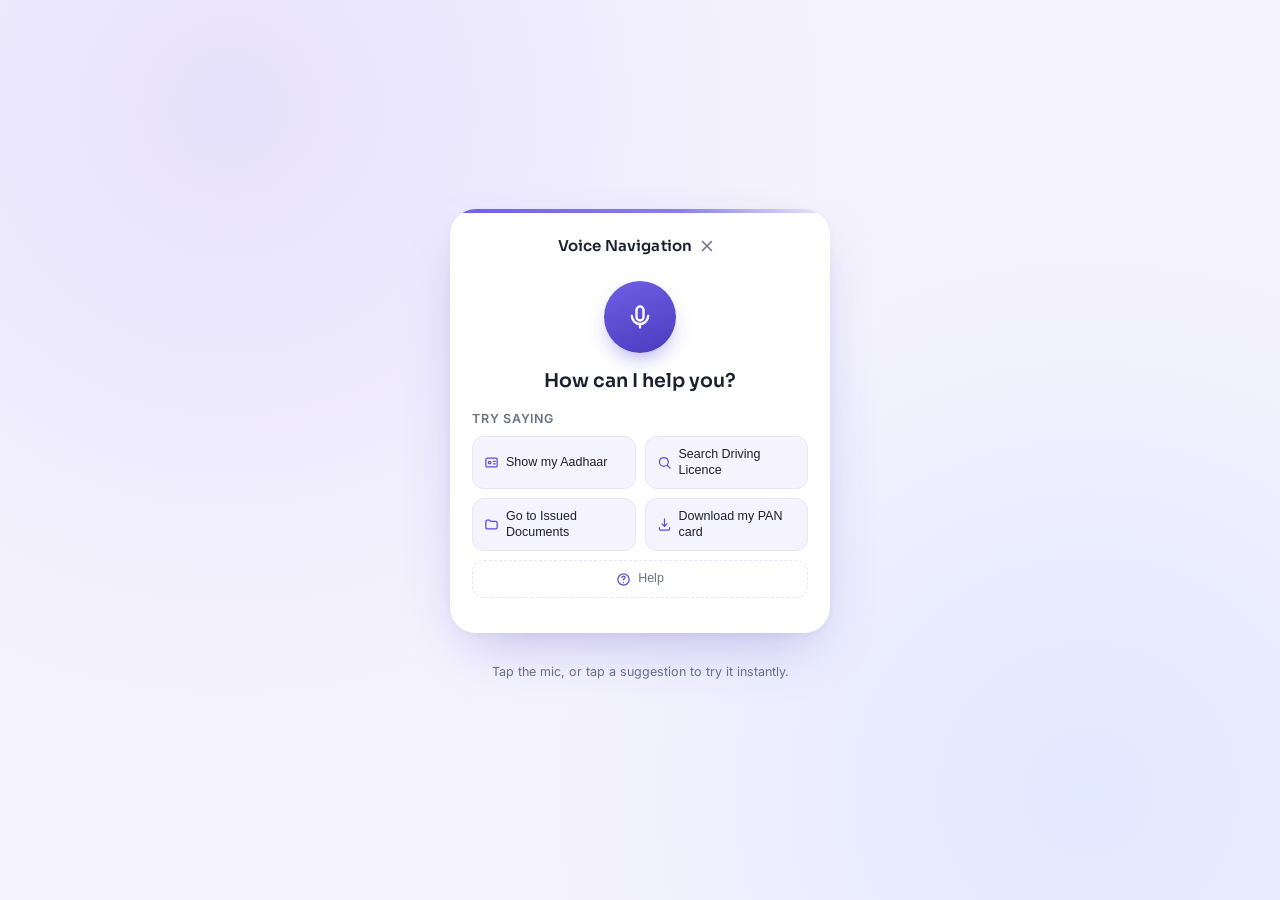
==== index.html @ ace8b0e3 "Add separated voice navigation UI" ====
<!DOCTYPE html>
<html lang="en">
<head>
<meta charset="UTF-8">
<meta name="viewport" content="width=device-width, initial-scale=1.0">
<title>Voice Navigation</title>
<link rel="preconnect" href="https://fonts.googleapis.com">
<link rel="preconnect" href="https://fonts.gstatic.com" crossorigin>
<link href="https://fonts.googleapis.com/css2?family=Sora:wght@500;600;700&family=Inter:wght@400;500;600&display=swap" rel="stylesheet">
<link rel="stylesheet" href="style.css">
</head>
<body>

<div class="stage">
  <div class="card" id="card">

    <!-- IDLE -->
    <div class="panel" id="panel-idle">
      <div class="card-header">
        <span class="card-title">Voice Navigation</span>
        <button class="close-btn" id="closeIdle" aria-label="Close">
          <svg viewBox="0 0 24 24" fill="none" stroke="currentColor" stroke-width="2" stroke-linecap="round"><path d="M18 6 6 18M6 6l12 12"/></svg>
        </button>
      </div>

      <button class="idle-avatar" id="micAvatar" aria-label="Start voice navigation">
        <svg viewBox="0 0 24 24" fill="none" stroke="white" stroke-width="2" stroke-linecap="round" stroke-linejoin="round">
          <path d="M12 15a3 3 0 0 0 3-3V6a3 3 0 0 0-6 0v6a3 3 0 0 0 3 3Z"/>
          <path d="M19 11a7 7 0 0 1-14 0M12 18v3"/>
        </svg>
      </button>

      <h2 class="heading">How can I help you?</h2>

      <span class="try-label">Try saying</span>
      <div class="chip-grid" id="chipGrid">
        <button class="chip" data-command="Show my Aadhaar">
          <svg viewBox="0 0 24 24" fill="none" stroke="currentColor" stroke-width="2" stroke-linecap="round" stroke-linejoin="round"><rect x="3" y="5" width="18" height="14" rx="2"/><circle cx="9" cy="12" r="2"/><path d="M15 10h3M15 14h3"/></svg>
          Show my Aadhaar
        </button>
        <button class="chip" data-command="Search Driving Licence">
          <svg viewBox="0 0 24 24" fill="none" stroke="currentColor" stroke-width="2" stroke-linecap="round" stroke-linejoin="round"><circle cx="11" cy="11" r="7"/><path d="m21 21-4.3-4.3"/></svg>
          Search Driving Licence
        </button>
        <button class="chip" data-command="Go to Issued Documents">
          <svg viewBox="0 0 24 24" fill="none" stroke="currentColor" stroke-width="2" stroke-linecap="round" stroke-linejoin="round"><path d="M3 7a2 2 0 0 1 2-2h4l2 2h8a2 2 0 0 1 2 2v8a2 2 0 0 1-2 2H5a2 2 0 0 1-2-2Z"/></svg>
          Go to Issued Documents
        </button>
        <button class="chip" data-command="Download my PAN card">
          <svg viewBox="0 0 24 24" fill="none" stroke="currentColor" stroke-width="2" stroke-linecap="round" stroke-linejoin="round"><path d="M12 3v12m0 0 4-4m-4 4-4-4"/><path d="M4 17v2a2 2 0 0 0 2 2h12a2 2 0 0 0 2-2v-2"/></svg>
          Download my PAN card
        </button>
        <button class="chip chip-help" data-command="Help">
          <svg viewBox="0 0 24 24" fill="none" stroke="currentColor" stroke-width="2" stroke-linecap="round" stroke-linejoin="round"><circle cx="12" cy="12" r="9"/><path d="M9.5 9a2.5 2.5 0 0 1 5 0c0 1.5-2.5 1.5-2.5 3.5"/><path d="M12 17h.01"/></svg>
          Help
        </button>
      </div>
    </div>

    <!-- LISTENING -->
    <div class="panel" id="panel-listening" hidden>
      <div class="card-header">
        <span class="card-title">Voice Navigation</span>
        <button class="close-btn" id="closeListening" aria-label="Close">
          <svg viewBox="0 0 24 24" fill="none" stroke="currentColor" stroke-width="2" stroke-linecap="round"><path d="M18 6 6 18M6 6l12 12"/></svg>
        </button>
      </div>

      <div class="sonar">
        <div class="sonar-ring r1"></div>
        <div class="sonar-ring r2"></div>
        <div class="sonar-ring r3"></div>
        <div class="mic-core">
          <svg viewBox="0 0 24 24" fill="none" stroke="white" stroke-width="2" stroke-linecap="round" stroke-linejoin="round">
            <path d="M12 15a3 3 0 0 0 3-3V6a3 3 0 0 0-6 0v6a3 3 0 0 0 3 3Z"/>
            <path d="M19 11a7 7 0 0 1-14 0M12 18v3"/>
          </svg>
        </div>
      </div>

      <div class="wave-bars" aria-hidden="true">
        <span></span><span></span><span></span><span></span><span></span>
      </div>

      <h2 class="heading" style="margin-bottom:2px;">Listening...</h2>
      <p class="sub-text" id="listeningSub">Please say a command</p>

      <button class="cancel-btn" id="cancelBtn">
        <svg viewBox="0 0 24 24" fill="none" stroke="currentColor" stroke-width="2" stroke-linecap="round"><path d="M18 6 6 18M6 6l12 12"/></svg>
        Cancel
      </button>
    </div>

    <!-- RESULT -->
    <div class="panel" id="panel-result" hidden>
      <div class="card-header">
        <span class="card-title">Voice Navigation</span>
        <button class="close-btn" id="closeResult" aria-label="Close">
          <svg viewBox="0 0 24 24" fill="none" stroke="currentColor" stroke-width="2" stroke-linecap="round"><path d="M18 6 6 18M6 6l12 12"/></svg>
        </button>
      </div>

      <div class="result-check">
        <svg viewBox="0 0 24 24" fill="none" stroke="currentColor" stroke-width="2.4" stroke-linecap="round" stroke-linejoin="round"><path d="M20 6 9 17l-5-5"/></svg>
      </div>
      <p class="result-command" id="resultCommand">Opening Aadhaar</p>
      <p class="result-sub">Command recognized</p>
    </div>

  </div>

  <p class="caption">Tap the mic, or tap a suggestion to try it instantly.</p>
</div>

<script src="script.js"></script>
</body>
</html>
---- style.css ----
:root{
  --purple-700:#4B3CBF;
  --purple-600:#5B4CD6;
  --purple-500:#6E60E3;
  --purple-400:#8A7EEB;
  --purple-100:#ECE8FC;
  --purple-050:#F5F3FE;
  --ink-900:#1C1F2E;
  --ink-500:#6B7180;
  --ink-300:#B9BDCB;
  --line:#E7E5F5;
  --white:#FFFFFF;
  --success:#25B172;
}

*{box-sizing:border-box;}

body{
  margin:0;
  min-height:100vh;
  display:flex;
  align-items:center;
  justify-content:center;
  padding:40px 20px;
  font-family:'Inter',system-ui,sans-serif;
  background:
    radial-gradient(circle at 18% 12%, #E7E2FC 0%, transparent 45%),
    radial-gradient(circle at 85% 88%, #E2E8FF 0%, transparent 40%),
    var(--purple-050);
  color:var(--ink-900);
}

.stage{
  width:100%;
  max-width:380px;
  display:flex;
  flex-direction:column;
  align-items:center;
  gap:18px;
}

.card{
  position:relative;
  width:100%;
  background:var(--white);
  border-radius:26px;
  box-shadow:0 24px 60px -20px rgba(75,60,191,0.35), 0 2px 8px rgba(28,31,46,0.04);
  padding:22px 22px 26px;
  overflow:hidden;
  min-height:392px;
}

.card::before{
  content:"";
  position:absolute;
  inset:0 0 auto 0;
  height:4px;
  background:linear-gradient(90deg,var(--purple-500),var(--purple-400) 60%,var(--purple-100));
}

.card-header{
  display:flex;
  align-items:center;
  justify-content:space-between;
  margin-bottom:4px;
}

.card-title{
  font-family:'Sora',sans-serif;
  font-weight:600;
  font-size:15px;
  letter-spacing:0.01em;
}

.close-btn{
  width:30px;
  height:30px;
  border-radius:10px;
  border:none;
  background:transparent;
  color:var(--ink-500);
  display:flex;
  align-items:center;
  justify-content:center;
  cursor:pointer;
  transition:background .15s ease, color .15s ease;
}
.close-btn:hover{background:var(--purple-050); color:var(--ink-900);}
.close-btn:focus-visible{outline:2px solid var(--purple-500); outline-offset:2px;}

/* ---------- panel swap ---------- */
.panel{
  display:flex;
  flex-direction:column;
  align-items:center;
  text-align:center;
  animation:panel-in .32s cubic-bezier(.2,.7,.3,1);
}
@keyframes panel-in{
  from{opacity:0; transform:translateY(6px) scale(.98);}
  to{opacity:1; transform:translateY(0) scale(1);}
}
.panel[hidden]{display:none;}

/* ---------- idle state ---------- */
.idle-avatar{
  position:relative;
  width:72px;
  height:72px;
  border-radius:50%;
  margin:16px 0;
  background:linear-gradient(160deg,var(--purple-500),var(--purple-700));
  display:flex;
  align-items:center;
  justify-content:center;
  box-shadow:0 10px 22px -8px rgba(91,76,214,.6);
  cursor:pointer;
  border:none;
  padding:0;
}

@keyframes invite-pulse{
  0%{transform:scale(.9); opacity:.55;}
  100%{transform:scale(1.35); opacity:0;}
}
.idle-avatar:focus-visible{outline:2px solid var(--purple-700); outline-offset:3px;}
.idle-avatar svg{width:28px; height:28px;}

.heading{
  font-family:'Sora',sans-serif;
  font-weight:600;
  font-size:19px;
  margin:0 0 18px;
}

.try-label{
  align-self:flex-start;
  font-size:12.5px;
  font-weight:600;
  color:var(--ink-500);
  text-transform:uppercase;
  letter-spacing:.06em;
  margin-bottom:10px;
}

.chip-grid{
  width:100%;
  display:grid;
  grid-template-columns:1fr 1fr;
  gap:9px;
  margin-bottom:9px;
}

.chip{
  display:flex;
  align-items:center;
  gap:7px;
  padding:10px 11px;
  background:var(--purple-050);
  border:1px solid var(--line);
  border-radius:12px;
  font-size:12.5px;
  font-weight:500;
  color:var(--ink-900);
  text-align:left;
  cursor:pointer;
  transition:background .15s ease, border-color .15s ease, transform .1s ease;
  line-height:1.25;
}
.chip:hover{background:var(--purple-100); border-color:var(--purple-400);}
.chip:active{transform:scale(.97);}
.chip:focus-visible{outline:2px solid var(--purple-500); outline-offset:2px;}
.chip svg{width:15px; height:15px; flex-shrink:0; color:var(--purple-600);}

.chip-help{
  grid-column:1 / -1;
  justify-content:center;
  color:var(--ink-500);
  background:transparent;
  border-style:dashed;
}
.chip-help:hover{color:var(--ink-900); background:var(--purple-050);}

/* ---------- listening state ---------- */
.sonar{
  position:relative;
  width:150px;
  height:150px;
  display:flex;
  align-items:center;
  justify-content:center;
  margin:18px 0 20px;
}
.sonar-ring{
  position:absolute;
  inset:0;
  border-radius:50%;
  background:var(--purple-400);
  opacity:0;
  animation:sonar-pulse 2.1s ease-out infinite;
}
.sonar-ring.r2{animation-delay:.7s;}
.sonar-ring.r3{animation-delay:1.4s;}
@keyframes sonar-pulse{
  0%{transform:scale(.42); opacity:.45;}
  100%{transform:scale(1); opacity:0;}
}

.mic-core{
  position:relative;
  width:74px;
  height:74px;
  border-radius:50%;
  background:linear-gradient(160deg,var(--purple-500),var(--purple-700));
  display:flex;
  align-items:center;
  justify-content:center;
  box-shadow:0 14px 30px -10px rgba(75,60,191,.7);
  z-index:2;
}
.mic-core svg{width:30px; height:30px;}

.wave-bars{
  display:flex;
  align-items:flex-end;
  gap:4px;
  height:16px;
  margin-bottom:6px;
}
.wave-bars span{
  width:3px;
  border-radius:2px;
  background:var(--purple-500);
  animation:wave-bounce 1s ease-in-out infinite;
}
.wave-bars span:nth-child(1){animation-delay:0s;}
.wave-bars span:nth-child(2){animation-delay:.12s;}
.wave-bars span:nth-child(3){animation-delay:.24s;}
.wave-bars span:nth-child(4){animation-delay:.36s;}
.wave-bars span:nth-child(5){animation-delay:.48s;}
@keyframes wave-bounce{
  0%,100%{height:5px;}
  50%{height:16px;}
}

.sub-text{
  font-size:13.5px;
  color:var(--ink-500);
  margin:2px 0 22px;
}

.cancel-btn{
  display:flex;
  align-items:center;
  gap:7px;
  padding:10px 20px;
  border-radius:999px;
  border:1.5px solid var(--line);
  background:var(--white);
  color:var(--ink-900);
  font-family:'Inter',sans-serif;
  font-weight:600;
  font-size:13.5px;
  cursor:pointer;
  transition:border-color .15s ease, background .15s ease;
}
.cancel-btn:hover{border-color:var(--ink-300); background:var(--purple-050);}
.cancel-btn:focus-visible{outline:2px solid var(--purple-500); outline-offset:2px;}
.cancel-btn svg{width:14px; height:14px;}

@keyframes check-pop{
  0%{transform:scale(.4); opacity:0;}
  100%{transform:scale(1); opacity:1;}
}
.result-check svg{width:30px; height:30px; color:var(--success);}

.result-command{
  font-family:'Sora',sans-serif;
  font-weight:600;
  font-size:16px;
  margin:0 0 6px;
}
.result-sub{
  font-size:13px;
  color:var(--ink-500);
  margin-bottom:24px;
}

.caption{
  font-size:12.5px;
  color:var(--ink-500);
  text-align:center;
}

@media (prefers-reduced-motion: reduce){
  .sonar-ring, .wave-bars span, .panel, .idle-avatar::after{animation:none !important;}
}
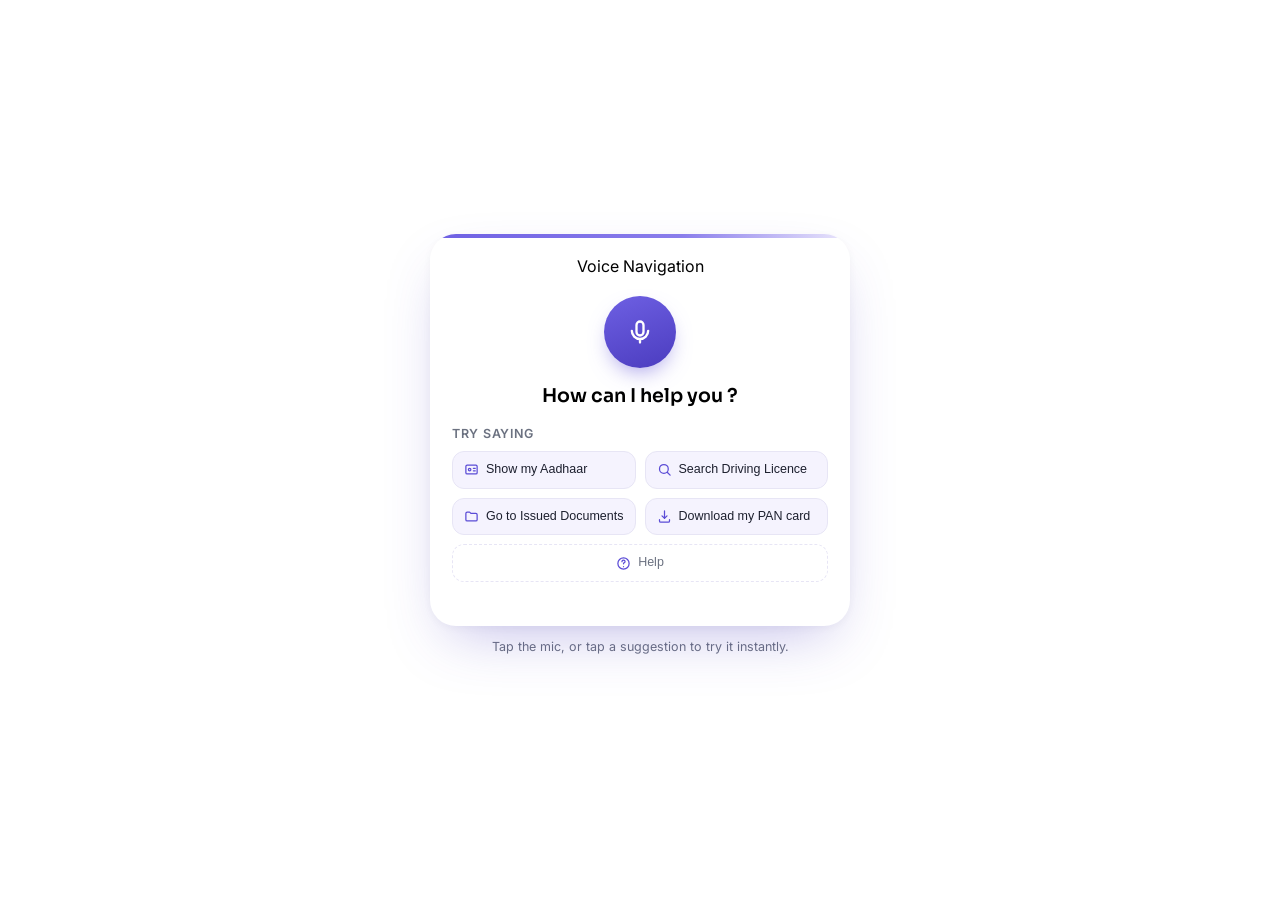
==== commit 176459e0: "commented some lines" ====
--- a/index.html
+++ b/index.html
@@ -18,8 +18,8 @@
     <div class="panel" id="panel-idle">
       <div class="card-header">
         <span class="card-title">Voice Navigation</span>
-        <button class="close-btn" id="closeIdle" aria-label="Close">
-          <svg viewBox="0 0 24 24" fill="none" stroke="currentColor" stroke-width="2" stroke-linecap="round"><path d="M18 6 6 18M6 6l12 12"/></svg>
+        <!-- <button class="close-btn" id="closeIdle" aria-label="Close">
+          <svg viewBox="0 0 24 24" fill="none" stroke="currentColor" stroke-width="2" stroke-linecap="round"><path d="M18 6 6 18M6 6l12 12"/></svg> -->
         </button>
       </div>
 
@@ -30,7 +30,7 @@
         </svg>
       </button>
 
-      <h2 class="heading">How can I help you?</h2>
+      <h2 class="heading">How can I help you ?</h2>
 
       <span class="try-label">Try saying</span>
       <div class="chip-grid" id="chipGrid">
@@ -61,8 +61,8 @@
     <div class="panel" id="panel-listening" hidden>
       <div class="card-header">
         <span class="card-title">Voice Navigation</span>
-        <button class="close-btn" id="closeListening" aria-label="Close">
-          <svg viewBox="0 0 24 24" fill="none" stroke="currentColor" stroke-width="2" stroke-linecap="round"><path d="M18 6 6 18M6 6l12 12"/></svg>
+        <!-- <button class="close-btn" id="closeListening" aria-label="Close">
+          <svg viewBox="0 0 24 24" fill="none" stroke="currentColor" stroke-width="2" stroke-linecap="round"><path d="M18 6 6 18M6 6l12 12"/></svg> -->
         </button>
       </div>
 
@@ -95,8 +95,8 @@
     <div class="panel" id="panel-result" hidden>
       <div class="card-header">
         <span class="card-title">Voice Navigation</span>
-        <button class="close-btn" id="closeResult" aria-label="Close">
-          <svg viewBox="0 0 24 24" fill="none" stroke="currentColor" stroke-width="2" stroke-linecap="round"><path d="M18 6 6 18M6 6l12 12"/></svg>
+        <!-- <button class="close-btn" id="closeResult" aria-label="Close">
+          <svg viewBox="0 0 24 24" fill="none" stroke="currentColor" stroke-width="2" stroke-linecap="round"><path d="M18 6 6 18M6 6l12 12"/></svg> -->
         </button>
       </div>
 
--- a/style.css
+++ b/style.css
@@ -23,21 +23,21 @@
   justify-content:center;
   padding:40px 20px;
   font-family:'Inter',system-ui,sans-serif;
-  background:
+  /* background:
     radial-gradient(circle at 18% 12%, #E7E2FC 0%, transparent 45%),
     radial-gradient(circle at 85% 88%, #E2E8FF 0%, transparent 40%),
     var(--purple-050);
-  color:var(--ink-900);
-}
-
-.stage{
+  color:var(--ink-900); */
+}
+
+/* .stage{
   width:100%;
   max-width:380px;
   display:flex;
   flex-direction:column;
   align-items:center;
   gap:18px;
-}
+} */
 
 .card{
   position:relative;
@@ -65,14 +65,14 @@
   margin-bottom:4px;
 }
 
-.card-title{
+/* .card-title{
   font-family:'Sora',sans-serif;
   font-weight:600;
   font-size:15px;
   letter-spacing:0.01em;
-}
-
-.close-btn{
+} */
+
+/* .close-btn{
   width:30px;
   height:30px;
   border-radius:10px;
@@ -86,7 +86,7 @@
   transition:background .15s ease, color .15s ease;
 }
 .close-btn:hover{background:var(--purple-050); color:var(--ink-900);}
-.close-btn:focus-visible{outline:2px solid var(--purple-500); outline-offset:2px;}
+.close-btn:focus-visible{outline:2px solid var(--purple-500); outline-offset:2px;} */
 
 /* ---------- panel swap ---------- */
 .panel{
@@ -197,7 +197,7 @@
   border-radius:50%;
   background:var(--purple-400);
   opacity:0;
-  animation:sonar-pulse 2.1s ease-out infinite;
+  animation:sonar-pulse 2.8s ease-out infinite;
 }
 .sonar-ring.r2{animation-delay:.7s;}
 .sonar-ring.r3{animation-delay:1.4s;}
@@ -293,5 +293,4 @@
 }
 
 @media (prefers-reduced-motion: reduce){
-  .sonar-ring, .wave-bars span, .panel, .idle-avatar::after{animation:none !important;}
-}
+  .sonar-ring, .wave-bars span, .panel, .idle-avatar::after{animation:none !important;}}
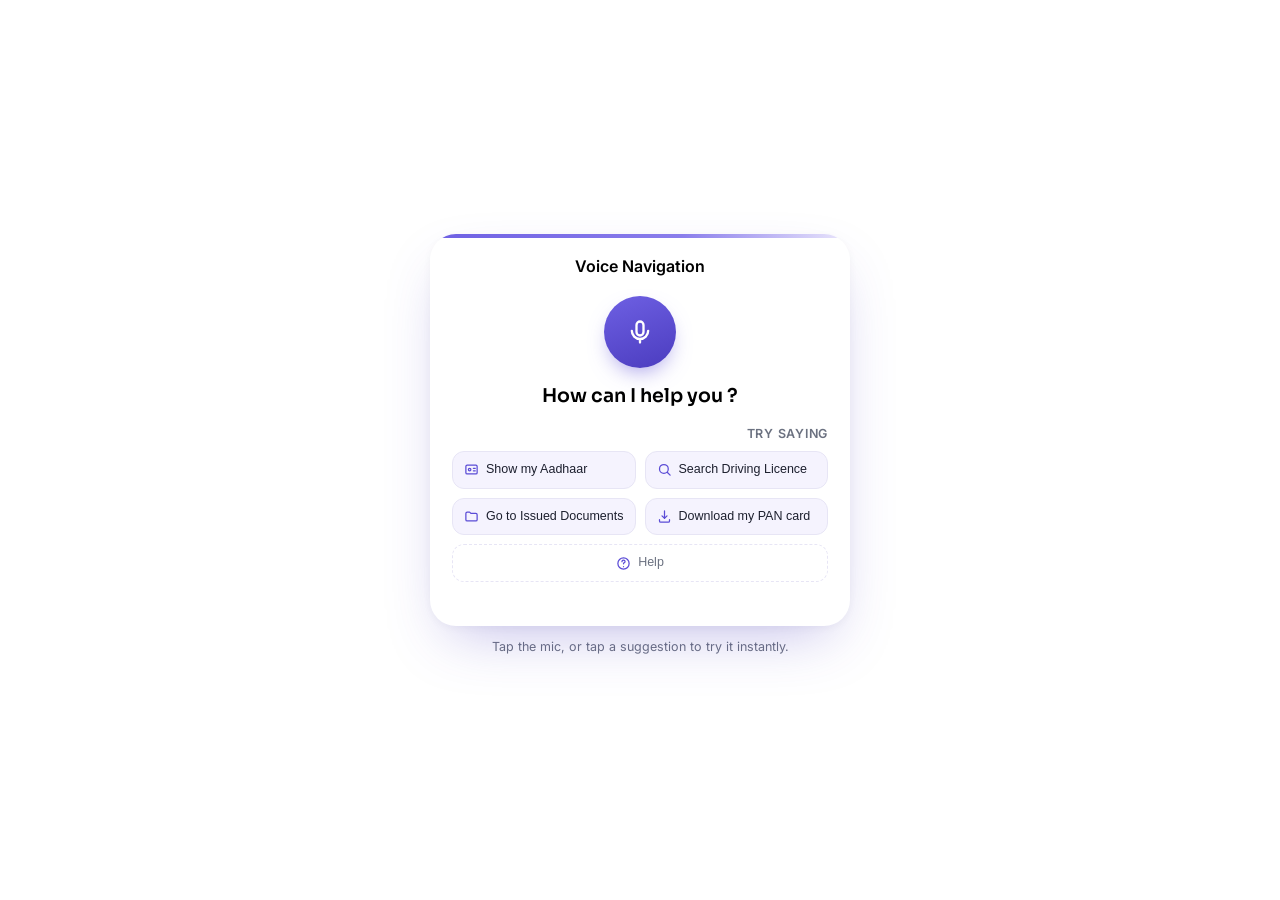
==== commit adeddcda: "optimisation" ====
--- a/index.html
+++ b/index.html
@@ -9,107 +9,101 @@
 <link href="https://fonts.googleapis.com/css2?family=Sora:wght@500;600;700&family=Inter:wght@400;500;600&display=swap" rel="stylesheet">
 <link rel="stylesheet" href="style.css">
 </head>
-<body>
+<body class="flex items-center justify-center py-40px min-h-100vh">
 
 <div class="stage">
-  <div class="card" id="card">
+  <div class="card relative w-full bg-white rounded-26px shadow-lg min-h-392px" id="card">
 
     <!-- IDLE -->
-    <div class="panel" id="panel-idle">
-      <div class="card-header">
-        <span class="card-title">Voice Navigation</span>
-        <!-- <button class="close-btn" id="closeIdle" aria-label="Close">
-          <svg viewBox="0 0 24 24" fill="none" stroke="currentColor" stroke-width="2" stroke-linecap="round"><path d="M18 6 6 18M6 6l12 12"/></svg> -->
+    <div class="panel flex-col items-center text-center" id="panel-idle">
+      <div class="card-header flex items-center justify-between mb-4px">
+        <span class="card-title font-weight-600">Voice Navigation</span>
         </button>
       </div>
 
-      <button class="idle-avatar" id="micAvatar" aria-label="Start voice navigation">
-        <svg viewBox="0 0 24 24" fill="none" stroke="white" stroke-width="2" stroke-linecap="round" stroke-linejoin="round">
+      <button class="idle-avatar relative rounded-full bg-gradient-purple flex-center cursor-pointer border-0 p-0 w-72px h-72px m-16px-0 shadow-md" id="micAvatar" aria-label="Start voice navigation">
+        <svg viewBox="0 0 24 24" fill="none" stroke="white" stroke-width="2" stroke-linecap="round" stroke-linejoin="round" class="w-28px h-28px">
           <path d="M12 15a3 3 0 0 0 3-3V6a3 3 0 0 0-6 0v6a3 3 0 0 0 3 3Z"/>
           <path d="M19 11a7 7 0 0 1-14 0M12 18v3"/>
         </svg>
       </button>
 
-      <h2 class="heading">How can I help you ?</h2>
+      <h2 class="heading font-600-19px m-0-0-18px">How can I help you ?</h2>
 
-      <span class="try-label">Try saying</span>
-      <div class="chip-grid" id="chipGrid">
-        <button class="chip" data-command="Show my Aadhaar">
-          <svg viewBox="0 0 24 24" fill="none" stroke="currentColor" stroke-width="2" stroke-linecap="round" stroke-linejoin="round"><rect x="3" y="5" width="18" height="14" rx="2"/><circle cx="9" cy="12" r="2"/><path d="M15 10h3M15 14h3"/></svg>
+      <span class="try-label ml-auto font-12-5px font-weight-600 text-ink-500 text-uppercase tracking-06em mb-10px">Try saying</span>
+      <div class="chip-grid w-full grid grid-cols-2 gap-9px mb-9px" id="chipGrid">
+        <button class="chip flex items-center gap-7px p-11px bg-purple-050 border-1px rounded-12px font-12-5px font-weight-500 text-ink-900 text-left cursor-pointer transition-all line-height-1-25" data-command="Show my Aadhaar">
+          <svg viewBox="0 0 24 24" fill="none" stroke="currentColor" stroke-width="2" stroke-linecap="round" stroke-linejoin="round" class="w-15px h-15px shrink-0 text-purple-600"><rect x="3" y="5" width="18" height="14" rx="2"/><circle cx="9" cy="12" r="2"/><path d="M15 10h3M15 14h3"/></svg>
           Show my Aadhaar
         </button>
-        <button class="chip" data-command="Search Driving Licence">
-          <svg viewBox="0 0 24 24" fill="none" stroke="currentColor" stroke-width="2" stroke-linecap="round" stroke-linejoin="round"><circle cx="11" cy="11" r="7"/><path d="m21 21-4.3-4.3"/></svg>
+        <button class="chip flex items-center gap-7px p-11px bg-purple-050 border-1px rounded-12px font-12-5px font-weight-500 text-ink-900 text-left cursor-pointer transition-all line-height-1-25" data-command="Search Driving Licence">
+          <svg viewBox="0 0 24 24" fill="none" stroke="currentColor" stroke-width="2" stroke-linecap="round" stroke-linejoin="round" class="w-15px h-15px shrink-0 text-purple-600"><circle cx="11" cy="11" r="7"/><path d="m21 21-4.3-4.3"/></svg>
           Search Driving Licence
         </button>
-        <button class="chip" data-command="Go to Issued Documents">
-          <svg viewBox="0 0 24 24" fill="none" stroke="currentColor" stroke-width="2" stroke-linecap="round" stroke-linejoin="round"><path d="M3 7a2 2 0 0 1 2-2h4l2 2h8a2 2 0 0 1 2 2v8a2 2 0 0 1-2 2H5a2 2 0 0 1-2-2Z"/></svg>
+        <button class="chip flex items-center gap-7px p-11px bg-purple-050 border-1px rounded-12px font-12-5px font-weight-500 text-ink-900 text-left cursor-pointer transition-all line-height-1-25" data-command="Go to Issued Documents">
+          <svg viewBox="0 0 24 24" fill="none" stroke="currentColor" stroke-width="2" stroke-linecap="round" stroke-linejoin="round" class="w-15px h-15px shrink-0 text-purple-600"><path d="M3 7a2 2 0 0 1 2-2h4l2 2h8a2 2 0 0 1 2 2v8a2 2 0 0 1-2 2H5a2 2 0 0 1-2-2Z"/></svg>
           Go to Issued Documents
         </button>
-        <button class="chip" data-command="Download my PAN card">
-          <svg viewBox="0 0 24 24" fill="none" stroke="currentColor" stroke-width="2" stroke-linecap="round" stroke-linejoin="round"><path d="M12 3v12m0 0 4-4m-4 4-4-4"/><path d="M4 17v2a2 2 0 0 0 2 2h12a2 2 0 0 0 2-2v-2"/></svg>
+        <button class="chip flex items-center gap-7px p-11px bg-purple-050 border-1px rounded-12px font-12-5px font-weight-500 text-ink-900 text-left cursor-pointer transition-all line-height-1-25" data-command="Download my PAN card">
+          <svg viewBox="0 0 24 24" fill="none" stroke="currentColor" stroke-width="2" stroke-linecap="round" stroke-linejoin="round" class="w-15px h-15px shrink-0 text-purple-600"><path d="M12 3v12m0 0 4-4m-4 4-4-4"/><path d="M4 17v2a2 2 0 0 0 2 2h12a2 2 0 0 0 2-2v-2"/></svg>
           Download my PAN card
         </button>
-        <button class="chip chip-help" data-command="Help">
-          <svg viewBox="0 0 24 24" fill="none" stroke="currentColor" stroke-width="2" stroke-linecap="round" stroke-linejoin="round"><circle cx="12" cy="12" r="9"/><path d="M9.5 9a2.5 2.5 0 0 1 5 0c0 1.5-2.5 1.5-2.5 3.5"/><path d="M12 17h.01"/></svg>
+        <button class="chip chip-help flex items-center justify-center grid-full gap-7px p-11px bg-transparent border-1px border-dashed rounded-12px font-12-5px font-weight-500 text-ink-500 text-left cursor-pointer transition-all line-height-1-25" data-command="Help">
+          <svg viewBox="0 0 24 24" fill="none" stroke="currentColor" stroke-width="2" stroke-linecap="round" stroke-linejoin="round" class="w-15px h-15px shrink-0 text-purple-600"><circle cx="12" cy="12" r="9"/><path d="M9.5 9a2.5 2.5 0 0 1 5 0c0 1.5-2.5 1.5-2.5 3.5"/><path d="M12 17h.01"/></svg>
           Help
         </button>
       </div>
     </div>
 
     <!-- LISTENING -->
-    <div class="panel" id="panel-listening" hidden>
-      <div class="card-header">
-        <span class="card-title">Voice Navigation</span>
-        <!-- <button class="close-btn" id="closeListening" aria-label="Close">
-          <svg viewBox="0 0 24 24" fill="none" stroke="currentColor" stroke-width="2" stroke-linecap="round"><path d="M18 6 6 18M6 6l12 12"/></svg> -->
+    <div class="panel flex-col items-center" id="panel-listening" hidden>
+      <div class="card-header flex items-center justify-between mb-4px">
+        <span class="card-title font-weight-600">Voice Navigation</span>
         </button>
       </div>
 
-      <div class="sonar">
-        <div class="sonar-ring r1"></div>
-        <div class="sonar-ring r2"></div>
-        <div class="sonar-ring r3"></div>
-        <div class="mic-core">
-          <svg viewBox="0 0 24 24" fill="none" stroke="white" stroke-width="2" stroke-linecap="round" stroke-linejoin="round">
+      <div class="sonar relative w-150px h-150px flex items-center justify-center m-18px-0-20px" id="sonar">
+        <div class="sonar-ring absolute rounded-full bg-purple-400 m-0 inset-0 opacity-0 r1"></div>
+        <div class="sonar-ring absolute rounded-full bg-purple-400 m-0 inset-0 opacity-0 r2"></div>
+        <div class="sonar-ring absolute rounded-full bg-purple-400 m-0 inset-0 opacity-0 r3"></div>
+        <div class="mic-core relative rounded-full bg-gradient-purple flex-center cursor-pointer w-74px h-74px shadow-avatar z-2">
+          <svg viewBox="0 0 24 24" fill="none" stroke="white" stroke-width="2" stroke-linecap="round" stroke-linejoin="round" class="w-30px h-30px">
             <path d="M12 15a3 3 0 0 0 3-3V6a3 3 0 0 0-6 0v6a3 3 0 0 0 3 3Z"/>
             <path d="M19 11a7 7 0 0 1-14 0M12 18v3"/>
           </svg>
         </div>
       </div>
 
-      <div class="wave-bars" aria-hidden="true">
-        <span></span><span></span><span></span><span></span><span></span>
+      <div class="wave-bars flex items-end gap-4px h-16px mb-6px" aria-hidden="true">
+        <span class="w-3px rounded-2px bg-purple-500"></span><span class="w-3px rounded-2px bg-purple-500"></span><span class="w-3px rounded-2px bg-purple-500"></span><span class="w-3px rounded-2px bg-purple-500"></span><span class="w-3px rounded-2px bg-purple-500"></span>
       </div>
 
-      <h2 class="heading" style="margin-bottom:2px;">Listening...</h2>
-      <p class="sub-text" id="listeningSub">Please say a command</p>
+      <h2 class="heading font-600-19px mb-2px">Listening...</h2>
+      <p class="sub-text font-13-5px text-ink-500 m-2px-0-22px" id="listeningSub">Please say a command</p>
 
-      <button class="cancel-btn" id="cancelBtn">
-        <svg viewBox="0 0 24 24" fill="none" stroke="currentColor" stroke-width="2" stroke-linecap="round"><path d="M18 6 6 18M6 6l12 12"/></svg>
+      <button class="cancel-btn font-600-13-5px flex items-center gap-7px px-20px rounded-full-lg border-1-5px bg-white text-ink-900 cursor-pointer transition-btn" id="cancelBtn">
+        <svg viewBox="0 0 24 24" fill="none" stroke="currentColor" stroke-width="2" stroke-linecap="round" class="w-14px h-14px"><path d="M18 6 6 18M6 6l12 12"/></svg>
         Cancel
       </button>
     </div>
 
     <!-- RESULT -->
-    <div class="panel" id="panel-result" hidden>
-      <div class="card-header">
-        <span class="card-title">Voice Navigation</span>
-        <!-- <button class="close-btn" id="closeResult" aria-label="Close">
-          <svg viewBox="0 0 24 24" fill="none" stroke="currentColor" stroke-width="2" stroke-linecap="round"><path d="M18 6 6 18M6 6l12 12"/></svg> -->
+    <div class="panel flex-col items-center" id="panel-result" hidden>
+      <div class="card-header flex items-center justify-between mb-4px">
+        <span class="card-title font-weight-600">Voice Navigation</span>
         </button>
       </div>
 
       <div class="result-check">
-        <svg viewBox="0 0 24 24" fill="none" stroke="currentColor" stroke-width="2.4" stroke-linecap="round" stroke-linejoin="round"><path d="M20 6 9 17l-5-5"/></svg>
+        <svg viewBox="0 0 24 24" fill="none" stroke="currentColor" stroke-width="2.4" stroke-linecap="round" stroke-linejoin="round" class="w-30px h-30px text-success"><path d="M20 6 9 17l-5-5"/></svg>
       </div>
-      <p class="result-command" id="resultCommand">Opening Aadhaar</p>
-      <p class="result-sub">Command recognized</p>
+      <p class="result-command font-600-16px m-0-0-6px" id="resultCommand">Opening Aadhaar</p>
+      <p class="result-sub font-13px text-ink-500 mb-24px">Command recognized</p>
     </div>
 
   </div>
 
-  <p class="caption">Tap the mic, or tap a suggestion to try it instantly.</p>
+  <p class="caption font-12-5px text-ink-500 text-center">Tap the mic, or tap a suggestion to try it instantly.</p>
 </div>
 
 <script src="script.js"></script>
--- a/style.css
+++ b/style.css
@@ -1,296 +1,240 @@
-:root{
-  --purple-700:#4B3CBF;
-  --purple-600:#5B4CD6;
-  --purple-500:#6E60E3;
-  --purple-400:#8A7EEB;
-  --purple-100:#ECE8FC;
-  --purple-050:#F5F3FE;
-  --ink-900:#1C1F2E;
-  --ink-500:#6B7180;
-  --ink-300:#B9BDCB;
-  --line:#E7E5F5;
-  --white:#FFFFFF;
-  --success:#25B172;
-}
-
-*{box-sizing:border-box;}
-
-body{
-  margin:0;
-  min-height:100vh;
-  display:flex;
-  align-items:center;
-  justify-content:center;
-  padding:40px 20px;
-  font-family:'Inter',system-ui,sans-serif;
-  /* background:
-    radial-gradient(circle at 18% 12%, #E7E2FC 0%, transparent 45%),
-    radial-gradient(circle at 85% 88%, #E2E8FF 0%, transparent 40%),
-    var(--purple-050);
-  color:var(--ink-900); */
-}
-
-/* .stage{
-  width:100%;
-  max-width:380px;
-  display:flex;
-  flex-direction:column;
-  align-items:center;
-  gap:18px;
-} */
-
-.card{
-  position:relative;
-  width:100%;
-  background:var(--white);
-  border-radius:26px;
-  box-shadow:0 24px 60px -20px rgba(75,60,191,0.35), 0 2px 8px rgba(28,31,46,0.04);
-  padding:22px 22px 26px;
-  overflow:hidden;
-  min-height:392px;
-}
-
-.card::before{
-  content:"";
-  position:absolute;
-  inset:0 0 auto 0;
-  height:4px;
-  background:linear-gradient(90deg,var(--purple-500),var(--purple-400) 60%,var(--purple-100));
-}
-
-.card-header{
-  display:flex;
-  align-items:center;
-  justify-content:space-between;
-  margin-bottom:4px;
-}
-
-/* .card-title{
-  font-family:'Sora',sans-serif;
-  font-weight:600;
-  font-size:15px;
-  letter-spacing:0.01em;
-} */
-
-/* .close-btn{
-  width:30px;
-  height:30px;
-  border-radius:10px;
-  border:none;
-  background:transparent;
-  color:var(--ink-500);
-  display:flex;
-  align-items:center;
-  justify-content:center;
-  cursor:pointer;
-  transition:background .15s ease, color .15s ease;
-}
-.close-btn:hover{background:var(--purple-050); color:var(--ink-900);}
-.close-btn:focus-visible{outline:2px solid var(--purple-500); outline-offset:2px;} */
-
-/* ---------- panel swap ---------- */
-.panel{
-  display:flex;
-  flex-direction:column;
-  align-items:center;
-  text-align:center;
-  animation:panel-in .32s cubic-bezier(.2,.7,.3,1);
-}
-@keyframes panel-in{
-  from{opacity:0; transform:translateY(6px) scale(.98);}
-  to{opacity:1; transform:translateY(0) scale(1);}
-}
-.panel[hidden]{display:none;}
-
-/* ---------- idle state ---------- */
-.idle-avatar{
-  position:relative;
-  width:72px;
-  height:72px;
-  border-radius:50%;
-  margin:16px 0;
-  background:linear-gradient(160deg,var(--purple-500),var(--purple-700));
-  display:flex;
-  align-items:center;
-  justify-content:center;
-  box-shadow:0 10px 22px -8px rgba(91,76,214,.6);
-  cursor:pointer;
-  border:none;
-  padding:0;
-}
-
-@keyframes invite-pulse{
-  0%{transform:scale(.9); opacity:.55;}
-  100%{transform:scale(1.35); opacity:0;}
-}
-.idle-avatar:focus-visible{outline:2px solid var(--purple-700); outline-offset:3px;}
-.idle-avatar svg{width:28px; height:28px;}
-
-.heading{
-  font-family:'Sora',sans-serif;
-  font-weight:600;
-  font-size:19px;
-  margin:0 0 18px;
-}
-
-.try-label{
-  align-self:flex-start;
-  font-size:12.5px;
-  font-weight:600;
-  color:var(--ink-500);
-  text-transform:uppercase;
-  letter-spacing:.06em;
-  margin-bottom:10px;
-}
-
-.chip-grid{
-  width:100%;
-  display:grid;
-  grid-template-columns:1fr 1fr;
-  gap:9px;
-  margin-bottom:9px;
-}
-
-.chip{
-  display:flex;
-  align-items:center;
-  gap:7px;
-  padding:10px 11px;
-  background:var(--purple-050);
-  border:1px solid var(--line);
-  border-radius:12px;
-  font-size:12.5px;
-  font-weight:500;
-  color:var(--ink-900);
-  text-align:left;
-  cursor:pointer;
-  transition:background .15s ease, border-color .15s ease, transform .1s ease;
-  line-height:1.25;
-}
-.chip:hover{background:var(--purple-100); border-color:var(--purple-400);}
-.chip:active{transform:scale(.97);}
-.chip:focus-visible{outline:2px solid var(--purple-500); outline-offset:2px;}
-.chip svg{width:15px; height:15px; flex-shrink:0; color:var(--purple-600);}
-
-.chip-help{
-  grid-column:1 / -1;
-  justify-content:center;
-  color:var(--ink-500);
-  background:transparent;
-  border-style:dashed;
-}
-.chip-help:hover{color:var(--ink-900); background:var(--purple-050);}
-
-/* ---------- listening state ---------- */
-.sonar{
-  position:relative;
-  width:150px;
-  height:150px;
-  display:flex;
-  align-items:center;
-  justify-content:center;
-  margin:18px 0 20px;
-}
-.sonar-ring{
-  position:absolute;
-  inset:0;
-  border-radius:50%;
-  background:var(--purple-400);
-  opacity:0;
-  animation:sonar-pulse 2.8s ease-out infinite;
-}
-.sonar-ring.r2{animation-delay:.7s;}
-.sonar-ring.r3{animation-delay:1.4s;}
-@keyframes sonar-pulse{
-  0%{transform:scale(.42); opacity:.45;}
-  100%{transform:scale(1); opacity:0;}
-}
-
-.mic-core{
-  position:relative;
-  width:74px;
-  height:74px;
-  border-radius:50%;
-  background:linear-gradient(160deg,var(--purple-500),var(--purple-700));
-  display:flex;
-  align-items:center;
-  justify-content:center;
-  box-shadow:0 14px 30px -10px rgba(75,60,191,.7);
-  z-index:2;
-}
-.mic-core svg{width:30px; height:30px;}
-
-.wave-bars{
-  display:flex;
-  align-items:flex-end;
-  gap:4px;
-  height:16px;
-  margin-bottom:6px;
-}
-.wave-bars span{
-  width:3px;
-  border-radius:2px;
-  background:var(--purple-500);
-  animation:wave-bounce 1s ease-in-out infinite;
-}
-.wave-bars span:nth-child(1){animation-delay:0s;}
-.wave-bars span:nth-child(2){animation-delay:.12s;}
-.wave-bars span:nth-child(3){animation-delay:.24s;}
-.wave-bars span:nth-child(4){animation-delay:.36s;}
-.wave-bars span:nth-child(5){animation-delay:.48s;}
-@keyframes wave-bounce{
-  0%,100%{height:5px;}
-  50%{height:16px;}
-}
-
-.sub-text{
-  font-size:13.5px;
-  color:var(--ink-500);
-  margin:2px 0 22px;
-}
-
-.cancel-btn{
-  display:flex;
-  align-items:center;
-  gap:7px;
-  padding:10px 20px;
-  border-radius:999px;
-  border:1.5px solid var(--line);
-  background:var(--white);
-  color:var(--ink-900);
-  font-family:'Inter',sans-serif;
-  font-weight:600;
-  font-size:13.5px;
-  cursor:pointer;
-  transition:border-color .15s ease, background .15s ease;
-}
-.cancel-btn:hover{border-color:var(--ink-300); background:var(--purple-050);}
-.cancel-btn:focus-visible{outline:2px solid var(--purple-500); outline-offset:2px;}
-.cancel-btn svg{width:14px; height:14px;}
-
-@keyframes check-pop{
-  0%{transform:scale(.4); opacity:0;}
-  100%{transform:scale(1); opacity:1;}
-}
-.result-check svg{width:30px; height:30px; color:var(--success);}
-
-.result-command{
-  font-family:'Sora',sans-serif;
-  font-weight:600;
-  font-size:16px;
-  margin:0 0 6px;
-}
-.result-sub{
-  font-size:13px;
-  color:var(--ink-500);
-  margin-bottom:24px;
-}
-
-.caption{
-  font-size:12.5px;
-  color:var(--ink-500);
-  text-align:center;
-}
-
-@media (prefers-reduced-motion: reduce){
-  .sonar-ring, .wave-bars span, .panel, .idle-avatar::after{animation:none !important;}}+
+:root { --purple-700: #4B3CBF; --purple-600: #5B4CD6; --purple-500: #6E60E3; --purple-400: #8A7EEB; --purple-100: #ECE8FC; --purple-050: #F5F3FE; --ink-900: #1C1F2E; --ink-500: #6B7180; --ink-300: #B9BDCB; --line: #E7E5F5; --white: #FFFFFF; --success: #25B172; }
+*{ box-sizing: border-box; }
+.flex { display: flex; }
+.flex-col { display: flex; flex-direction: column; }
+.flex-center { display: flex; align-items: center; justify-content: center; }
+.grid { display: grid; }
+.block { display: block; }
+.inline-block { display: inline-block; }
+.relative { position: relative; }
+.absolute { position: absolute; }
+.inset-0 { inset: 0; }
+
+.items-center { align-items: center; }
+.items-end { align-items: flex-end; }
+.justify-center { justify-content: center; }
+.justify-between { justify-content: space-between; }
+.gap-0 { gap: 0; }
+.gap-4px { gap: 4px; }
+.gap-7px { gap: 7px; }
+.gap-9px { gap: 9px; }
+
+
+.grid-cols-2 { grid-template-columns: 1fr 1fr; }
+.grid-full { grid-column: 1 / -1; }
+
+
+.w-full { width: 100%; }
+.w-72px { width: 72px; }
+.w-74px { width: 74px; }
+.w-150px { width: 150px; }
+.w-3px { width: 3px; }
+.w-14px { width: 14px; }
+.w-15px { width: 15px; }
+.w-28px { width: 28px; }
+.w-30px { width: 30px; }
+.h-full { height: 100%; }
+.h-72px { height: 72px; }
+.h-74px { height: 74px; }
+.h-150px { height: 150px; }
+.h-16px { height: 16px; }
+.h-5px { height: 5px; }
+.h-100vh { height: 100vh; }
+.min-h-392px { min-height: 392px; }
+.min-h-100vh { min-height: 100vh; }
+.z-2 { z-index: 2; }
+
+.p-0 { padding: 0; }
+.p-10px { padding: 10px; }
+.p-11px { padding: 10px 11px; }
+.p-20px { padding: 20px; }
+.px-20px { padding-left: 20px; padding-right: 20px; }
+.py-40px { padding-top: 40px; padding-bottom: 40px; }
+
+
+.m-0 { margin: 0; }
+.m-4px { margin-bottom: 4px; }
+.m-18px-0-20px { margin: 18px 0 20px; }
+.m-16px-0 { margin: 16px 0; }
+.m-2px-0-22px { margin: 2px 0 22px; }
+.m-0-0-18px { margin: 0 0 18px; }
+.m-0-0-6px { margin: 0 0 6px; }
+.m-0-0-24px { margin: 0 0 24px; }
+.mt-0 { margin-top: 0; }
+.mb-2px { margin-bottom: 2px; }
+.mb-4px { margin-bottom: 4px; }
+.mb-6px { margin-bottom: 6px; }
+.mb-9px { margin-bottom: 9px; }
+.mb-10px { margin-bottom: 10px; }
+.mb-18px { margin-bottom: 18px; }
+.mb-24px { margin-bottom: 24px; }
+.ml-auto { margin-left: auto; }
+
+
+.rounded-0 { border-radius: 0; }
+.rounded-2px { border-radius: 2px; }
+.rounded-12px { border-radius: 12px; }
+.rounded-26px { border-radius: 26px; }
+.rounded-full { border-radius: 50%; }
+.rounded-full-lg { border-radius: 999px; }
+
+
+.border-0 { border: none; }
+.border-1px { border: 1px solid var(--line); }
+.border-1-5px { border: 1.5px solid var(--line); }
+.border-dashed { border-style: dashed; }
+
+
+.text-white { color: var(--white); }
+.text-ink-900 { color: var(--ink-900); }
+.text-ink-500 { color: var(--ink-500); }
+.text-purple-500 { color: var(--purple-500); }
+.text-purple-600 { color: var(--purple-600); }
+.text-success { color: var(--success); }
+
+
+.bg-white { background: var(--white); }
+.bg-purple-050 { background: var(--purple-050); }
+.bg-purple-100 { background: var(--purple-100); }
+.bg-purple-400 { background: var(--purple-400); }
+.bg-gradient-purple { background: linear-gradient(160deg, var(--purple-500), var(--purple-700)); }
+.bg-gradient-top-purple { background: linear-gradient(90deg, var(--purple-500), var(--purple-400) 60%, var(--purple-100)); }
+.bg-transparent { background: transparent; }
+
+
+.font-inter { font-family: 'Inter', system-ui, sans-serif; }
+.font-sora { font-family: 'Sora', sans-serif; }
+.font-12-5px { font-size: 12.5px; }
+.font-13px { font-size: 13px; }
+.font-13-5px { font-size: 13.5px; }
+.font-16px { font-size: 16px; }
+.font-19px { font-size: 19px; }
+.font-weight-400 { font-weight: 400; }
+.font-weight-500 { font-weight: 500; }
+.font-weight-600 { font-weight: 600; }
+.font-weight-700 { font-weight: 700; }
+.font-600-19px { font: 600 19px 'Sora', sans-serif; }
+.font-600-16px { font: 600 16px 'Sora', sans-serif; }
+.font-600-13-5px { font: 600 13.5px 'Inter', sans-serif; }
+.text-left { text-align: left; }
+.text-center { text-align: center; }
+.text-uppercase { text-transform: uppercase; }
+.tracking-06em { letter-spacing: .06em; }
+.line-height-1-25 { line-height: 1.25; }
+
+
+.shadow-lg { box-shadow: 0 24px 60px -20px rgba(75, 60, 191, .35), 0 2px 8px rgba(28, 31, 46, .04); }
+.shadow-md { box-shadow: 0 10px 22px -8px rgba(91, 76, 214, .6); }
+.shadow-avatar { box-shadow: 0 14px 30px -10px rgba(75, 60, 191, .7); }
+
+
+.cursor-pointer { cursor: pointer; }
+.cursor-default { cursor: default; }
+
+
+.transition-bg { transition: background .15s ease; }
+.transition-border { transition: border-color .15s ease; }
+.transition-transform { transition: transform .1s ease; }
+.transition-all { transition: background .15s ease, border-color .15s ease, transform .1s ease; }
+.transition-btn { transition: border-color .15s ease, background .15s ease; }
+
+.shrink-0 { flex-shrink: 0; }
+
+
+.overflow-hidden { overflow: hidden; }
+
+
+.outline-2-purple-700 { outline: 2px solid var(--purple-700); outline-offset: 3px; }
+.outline-2-purple-500 { outline: 2px solid var(--purple-500); outline-offset: 2px; }
+
+
+body { margin: 0; display: flex; align-items: center; justify-content: center; font-family: 'Inter', system-ui, sans-serif; }
+
+.panel { animation: panel-in .32s cubic-bezier(.2, .7, .3, 1); }
+.panel[hidden] { display: none; }
+
+@keyframes panel-in {
+  from { opacity: 0; transform: translateY(6px) scale(.98); }
+  to { opacity: 1; transform: translateY(0) scale(1); }
+}
+
+.sonar-ring { animation: sonar-pulse 2.8s ease-out infinite; }
+.sonar-ring.r2 { animation-delay: .7s; }
+.sonar-ring.r3 { animation-delay: 1.4s; }
+
+@keyframes sonar-pulse {
+  0% { transform: scale(.42); opacity: .45; }
+  100% { transform: scale(1); opacity: 0; }
+}
+
+.wave-bars span { animation: wave-bounce 1s ease-in-out infinite; }
+.wave-bars span:nth-child(1) { animation-delay: 0s; }
+.wave-bars span:nth-child(2) { animation-delay: .12s; }
+.wave-bars span:nth-child(3) { animation-delay: .24s; }
+.wave-bars span:nth-child(4) { animation-delay: .36s; }
+.wave-bars span:nth-child(5) { animation-delay: .48s; }
+
+@keyframes wave-bounce {
+  0%, 100% { height: 5px; }
+  50% { height: 16px; }
+}
+
+
+.card { padding: 22px 22px 26px; overflow: hidden; }
+.card::before { content: ""; position: absolute; inset: 0 0 auto 0; height: 4px; background: linear-gradient(90deg, var(--purple-500), var(--purple-400) 60%, var(--purple-100)); }
+
+.chip:hover { background: var(--purple-100); border-color: var(--purple-400); }
+.chip:active { transform: scale(.97); }
+.chip:focus-visible { outline: 2px solid var(--purple-500); outline-offset: 2px; }
+.chip svg { color: var(--purple-600); }
+.chip-help:hover { color: var(--ink-900); background: var(--purple-050); }
+
+.idle-avatar:focus-visible { outline: 2px solid var(--purple-700); outline-offset: 3px; }
+
+.cancel-btn:hover { border-color: var(--ink-300); background: var(--purple-050); }
+.cancel-btn:focus-visible { outline: 2px solid var(--purple-500); outline-offset: 2px; }
+
+@media (prefers-reduced-motion: reduce) {
+  .sonar-ring, .wave-bars span, .panel, .idle-avatar::after { animation: none !important; }
+}
+
+
+
+/* gets  used 2 or more times 
+flex
+flex-col
+items-center
+text-center
+w-full
+bg-white
+rounded-26px
+font-weight-600
+font-12-5px
+font-weight-500
+text-ink-500
+text-ink-900
+grid
+grid-cols-2
+gap-9px
+gap-7px
+p-11px
+border-1px
+rounded-12px
+cursor-pointer
+transition-all
+line-height-1-25
+w-15px
+h-15px
+shrink-0
+text-purple-600
+relative
+absolute
+rounded-full
+bg-purple-400
+inset-0
+bg-gradient-purple
+flex-center
+bg-purple-500
+rounded-2px
+font-600-19px */
